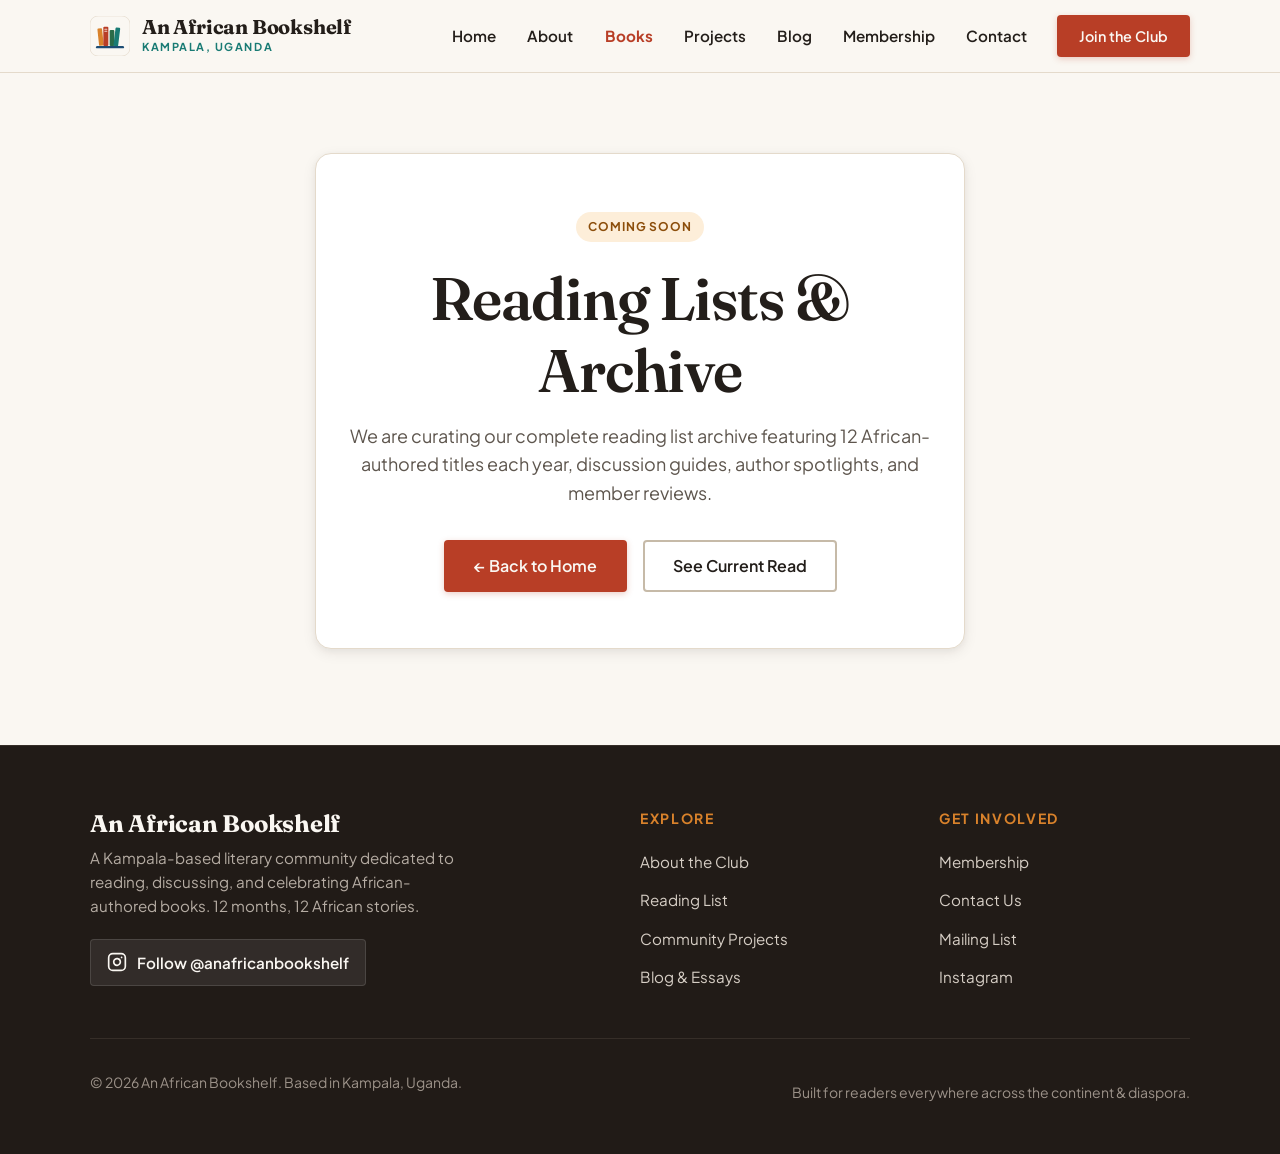
==== books.html @ 1eba62f0 "Initial commit: An African Bookshelf website" ====
<!DOCTYPE html>
<html lang="en">
<head>
  <meta charset="UTF-8">
  <meta name="viewport" content="width=device-width, initial-scale=1.0">
  <title>Books & Reading Lists — An African Bookshelf | Kampala, Uganda</title>
  <meta name="description" content="Explore the full 2026 reading list and archive of African-authored books read by An African Bookshelf in Kampala.">
  <link rel="icon" type="image/svg+xml" href="./images/favicon.svg">
  <link rel="apple-touch-icon" href="./images/favicon.svg">
  <link rel="preconnect" href="https://fonts.googleapis.com">
  <link rel="preconnect" href="https://fonts.gstatic.com" crossorigin>
  <link href="https://fonts.googleapis.com/css2?family=Fraunces:ital,opsz,wght@0,9..144,500;0,9..144,600;0,9..144,700;1,9..144,400;1,9..144,600&family=Plus+Jakarta+Sans:wght@400;500;600;700&display=swap" rel="stylesheet">
  <link rel="stylesheet" href="./css/style.css">
</head>
<body>
  <a href="#main-content" class="skip-link">Skip to main content</a>

  <!-- Shared Header -->
  <header class="site-header" role="banner">
    <div class="container site-header-inner">
      <a href="./index.html" class="brand" aria-label="An African Bookshelf homepage">
        <div class="brand-logo-slot">
          <img src="./images/logo.svg" alt="An African Bookshelf logo" class="brand-logo-img" width="40" height="40">
        </div>
        <div class="brand-text">
          <span class="brand-title">An African Bookshelf</span>
          <span class="brand-subtitle">Kampala, Uganda</span>
        </div>
      </a>

      <button type="button" class="nav-toggle" aria-label="Toggle navigation menu" aria-expanded="false" aria-controls="site-navigation">
        <span class="nav-toggle-bar" aria-hidden="true"></span>
        <span class="nav-toggle-bar" aria-hidden="true"></span>
        <span class="nav-toggle-bar" aria-hidden="true"></span>
      </button>

      <nav id="site-navigation" class="site-nav" role="navigation" aria-label="Main Navigation">
        <ul class="nav-list">
          <li><a href="./index.html" class="nav-link">Home</a></li>
          <li><a href="./about.html" class="nav-link">About</a></li>
          <li><a href="./books.html" class="nav-link active" aria-current="page">Books</a></li>
          <li><a href="./projects.html" class="nav-link">Projects</a></li>
          <li><a href="./blog.html" class="nav-link">Blog</a></li>
          <li><a href="./membership.html" class="nav-link">Membership</a></li>
          <li><a href="./contact.html" class="nav-link">Contact</a></li>
          <li class="nav-cta">
            <a href="./membership.html" class="btn btn-primary">Join the Club</a>
          </li>
        </ul>
      </nav>
    </div>
  </header>

  <!-- Main Stub Content -->
  <main id="main-content">
    <section class="stub-section">
      <div class="container">
        <div class="stub-card">
          <div class="stub-badge">
            <span class="badge badge-ochre">Coming Soon</span>
          </div>
          <h1 class="stub-title">Reading Lists &amp; Archive</h1>
          <p class="stub-desc">
            We are curating our complete reading list archive featuring 12 African-authored titles each year, discussion guides, author spotlights, and member reviews.
          </p>
          <div class="btn-group" style="justify-content: center;">
            <a href="./index.html" class="btn btn-primary">&larr; Back to Home</a>
            <a href="./index.html#current-read" class="btn btn-secondary">See Current Read</a>
          </div>
        </div>
      </div>
    </section>
  </main>

  <!-- Shared Footer -->
  <footer class="site-footer" role="contentinfo">
    <div class="container">
      <div class="footer-grid">
        <div class="footer-brand">
          <div class="brand-title footer-brand-title">An African Bookshelf</div>
          <p class="footer-brand-desc">
            A Kampala-based literary community dedicated to reading, discussing, and celebrating African-authored books. 12 months, 12 African stories.
          </p>
          <a href="https://www.instagram.com/anafricanbookshelf/" target="_blank" rel="noopener noreferrer" class="social-link-item">
            <svg width="20" height="20" viewBox="0 0 24 24" fill="none" stroke="currentColor" stroke-width="2" stroke-linecap="round" stroke-linejoin="round" aria-hidden="true"><rect x="2" y="2" width="20" height="20" rx="5" ry="5"></rect><path d="M16 11.37A4 4 0 1 1 12.63 8 4 4 0 0 1 16 11.37z"></path><line x1="17.5" y1="6.5" x2="17.51" y2="6.5"></line></svg>
            <span>Follow @anafricanbookshelf</span>
          </a>
        </div>
        <div class="footer-links-col">
          <h3 class="footer-heading">Explore</h3>
          <ul class="footer-nav-list">
            <li><a href="./about.html" class="footer-link">About the Club</a></li>
            <li><a href="./books.html" class="footer-link">Reading List</a></li>
            <li><a href="./projects.html" class="footer-link">Community Projects</a></li>
            <li><a href="./blog.html" class="footer-link">Blog & Essays</a></li>
          </ul>
        </div>
        <div class="footer-links-col">
          <h3 class="footer-heading">Get Involved</h3>
          <ul class="footer-nav-list">
            <li><a href="./membership.html" class="footer-link">Membership</a></li>
            <li><a href="./contact.html" class="footer-link">Contact Us</a></li>
            <li><a href="./index.html#newsletter-container" class="footer-link">Mailing List</a></li>
            <li><a href="https://www.instagram.com/anafricanbookshelf/" target="_blank" rel="noopener noreferrer" class="footer-link">Instagram</a></li>
          </ul>
        </div>
      </div>
      <div class="footer-bottom">
        <p>&copy; <span id="footer-year">2026</span> An African Bookshelf. Based in Kampala, Uganda.</p>
        <p>Built for readers everywhere across the continent &amp; diaspora.</p>
      </div>
    </div>
  </footer>

  <script src="./js/main.js"></script>
</body>
</html>
---- css/style.css ----
/* ==========================================================================
   An African Bookshelf — Shared Stylesheet
   Design: Warm off-white background, logo accent colours (ochre yellow, 
           brick red, green, teal, blue), editorial serif headings, clean sans body.
   Mobile-first & Accessible.
   ========================================================================== */

/* --- Custom Properties / Theme Variables --- */
:root {
  /* Brand Accent Colours from Logo */
  --color-ochre: #D9822B;
  --color-ochre-light: #FDEED9;
  --color-brick-red: #B83E26;
  --color-brick-red-hover: #9E341F;
  --color-brick-red-light: #FCECE9;
  --color-green: #2B6B48;
  --color-green-light: #E7F3EC;
  --color-teal: #197B74;
  --color-teal-light: #E4F4F3;
  --color-blue: #1C4C74;
  --color-blue-light: #E6F0F8;

  /* Base & Neutral Colours */
  --color-bg: #FAF7F2;              /* Warm off-white background */
  --color-surface: #FFFFFF;         /* Pure white surface */
  --color-surface-warm: #F4EFE6;    /* Warm beige surface */
  --color-surface-alt: #EFE8DC;     /* Subtle warm card background */
  --color-border: #E4DACB;          /* Soft warm border */
  --color-border-dark: #C6BAA8;     /* Stronger border */

  /* Typography Colours (WCAG AAA / AA compliant contrast) */
  --color-text: #231E1A;            /* Deep near-black charcoal */
  --color-text-muted: #5E564E;      /* Muted charcoal */
  --color-text-subtle: #7A7268;     /* Subtle caption text */
  --color-text-inverse: #FAF7F2;    /* Text on dark/accent surfaces */

  /* Typography */
  --font-serif: "Fraunces", "Merriweather", Georgia, "Times New Roman", serif;
  --font-sans: "Plus Jakarta Sans", -apple-system, BlinkMacSystemFont, "Segoe UI", Roboto, Helvetica, Arial, sans-serif;

  /* Sizing & Spacing */
  --container-max-width: 1140px;
  --header-height: 4.5rem;
  --radius-sm: 4px;
  --radius-md: 8px;
  --radius-lg: 16px;
  --radius-full: 9999px;

  /* Shadows */
  --shadow-sm: 0 1px 3px rgba(35, 30, 26, 0.06), 0 1px 2px rgba(35, 30, 26, 0.04);
  --shadow-md: 0 4px 14px rgba(35, 30, 26, 0.08), 0 2px 6px rgba(35, 30, 26, 0.04);
  --shadow-lg: 0 10px 25px rgba(35, 30, 26, 0.1), 0 4px 10px rgba(35, 30, 26, 0.05);

  /* Transitions */
  --transition-fast: 0.18s ease-in-out;
  --transition-normal: 0.28s ease-in-out;
}

/* --- Global Reset & Box-Sizing --- */
*,
*::before,
*::after {
  box-sizing: border-box;
  margin: 0;
  padding: 0;
}

html {
  font-size: 100%;
  scroll-behavior: smooth;
  -webkit-text-size-adjust: 100%;
}

body {
  background-color: var(--color-bg);
  color: var(--color-text);
  font-family: var(--font-sans);
  font-size: 1.0625rem;
  line-height: 1.65;
  min-height: 100vh;
  display: flex;
  flex-direction: column;
}

/* High contrast focus ring for keyboard navigation */
:focus-visible {
  outline: 3px solid var(--color-brick-red);
  outline-offset: 3px;
}

/* Accessibility: Skip to Content */
.skip-link {
  position: absolute;
  top: -999px;
  left: 1rem;
  background: var(--color-brick-red);
  color: var(--color-text-inverse);
  padding: 0.75rem 1.25rem;
  font-weight: 600;
  z-index: 1000;
  border-radius: var(--radius-sm);
  text-decoration: none;
  transition: top var(--transition-fast);
}

.skip-link:focus {
  top: 1rem;
}

/* --- Typography --- */
h1, h2, h3, h4, h5, h6 {
  font-family: var(--font-serif);
  color: var(--color-text);
  line-height: 1.2;
  font-weight: 600;
}

h1 {
  font-size: clamp(2.25rem, 5vw + 1rem, 3.75rem);
  letter-spacing: -0.02em;
}

h2 {
  font-size: clamp(1.75rem, 3vw + 0.5rem, 2.5rem);
  letter-spacing: -0.015em;
  margin-bottom: 1rem;
}

h3 {
  font-size: clamp(1.25rem, 2vw + 0.25rem, 1.5rem);
  letter-spacing: -0.01em;
}

p {
  margin-bottom: 1.25rem;
}

p:last-child {
  margin-bottom: 0;
}

a {
  color: var(--color-brick-red);
  text-decoration-thickness: 1.5px;
  text-underline-offset: 3px;
  transition: color var(--transition-fast);
}

a:hover {
  color: var(--color-brick-red-hover);
}

img, svg {
  max-width: 100%;
  height: auto;
  display: block;
}

/* --- Container & Utilities --- */
.container {
  width: 100%;
  max-width: var(--container-max-width);
  margin-left: auto;
  margin-right: auto;
  padding-left: 1.25rem;
  padding-right: 1.25rem;
}

.section {
  padding-top: 4.5rem;
  padding-bottom: 4.5rem;
}

.section-warm {
  background-color: var(--color-surface-warm);
}

.section-white {
  background-color: var(--color-surface);
  border-top: 1px solid var(--color-border);
  border-bottom: 1px solid var(--color-border);
}

.section-header {
  text-align: center;
  max-width: 720px;
  margin: 0 auto 3rem auto;
}

.section-kicker {
  display: inline-block;
  font-family: var(--font-sans);
  font-size: 0.8125rem;
  font-weight: 700;
  text-transform: uppercase;
  letter-spacing: 0.12em;
  color: var(--color-brick-red);
  margin-bottom: 0.5rem;
}

.section-lead {
  font-size: 1.1875rem;
  color: var(--color-text-muted);
  line-height: 1.6;
}

/* Badges & Tags */
.badge {
  display: inline-flex;
  align-items: center;
  gap: 0.35rem;
  font-size: 0.75rem;
  font-weight: 700;
  text-transform: uppercase;
  letter-spacing: 0.08em;
  padding: 0.3rem 0.75rem;
  border-radius: var(--radius-full);
}

.badge-ochre {
  background-color: var(--color-ochre-light);
  color: #8C4E0B;
}

.badge-green {
  background-color: var(--color-green-light);
  color: #1B5033;
}

.badge-brick {
  background-color: var(--color-brick-red-light);
  color: var(--color-brick-red);
}

.badge-teal {
  background-color: var(--color-teal-light);
  color: #125550;
}

.badge-blue {
  background-color: var(--color-blue-light);
  color: #133958;
}

/* --- Buttons --- */
.btn-group {
  display: flex;
  flex-wrap: wrap;
  gap: 1rem;
  align-items: center;
}

.btn {
  display: inline-flex;
  align-items: center;
  justify-content: center;
  gap: 0.5rem;
  font-family: var(--font-sans);
  font-size: 1rem;
  font-weight: 600;
  padding: 0.85rem 1.75rem;
  border-radius: var(--radius-sm);
  text-decoration: none;
  cursor: pointer;
  border: 2px solid transparent;
  transition: all var(--transition-fast);
  text-align: center;
  line-height: 1.3;
}

.btn-primary {
  background-color: var(--color-brick-red);
  color: var(--color-text-inverse);
  box-shadow: 0 2px 6px rgba(184, 62, 38, 0.25);
}

.btn-primary:hover,
.btn-primary:focus {
  background-color: var(--color-brick-red-hover);
  color: var(--color-text-inverse);
  box-shadow: 0 4px 12px rgba(184, 62, 38, 0.35);
  transform: translateY(-1px);
}

.btn-secondary {
  background-color: transparent;
  color: var(--color-text);
  border-color: var(--color-border-dark);
}

.btn-secondary:hover,
.btn-secondary:focus {
  background-color: var(--color-surface-warm);
  border-color: var(--color-text);
  color: var(--color-text);
  transform: translateY(-1px);
}

.btn-accent {
  background-color: var(--color-ochre);
  color: #261604;
}

.btn-accent:hover,
.btn-accent:focus {
  background-color: #C3721F;
  color: #FFFFFF;
}

/* --- Shared Header & Navigation --- */
.site-header {
  position: sticky;
  top: 0;
  z-index: 100;
  background-color: rgba(250, 247, 242, 0.95);
  backdrop-filter: blur(8px);
  -webkit-backdrop-filter: blur(8px);
  border-bottom: 1px solid var(--color-border);
  transition: box-shadow var(--transition-fast);
}

.site-header-inner {
  display: flex;
  align-items: center;
  justify-content: space-between;
  height: var(--header-height);
}

/* Brand Identity */
.brand {
  display: flex;
  align-items: center;
  gap: 0.75rem;
  text-decoration: none;
  color: var(--color-text);
}

.brand-logo-slot {
  display: flex;
  align-items: center;
  justify-content: center;
  flex-shrink: 0;
}

.brand-logo-img {
  width: 2.5rem;
  height: 2.5rem;
  border-radius: var(--radius-sm);
  display: block;
}

.brand-logo-mark {
  width: 2.5rem;
  height: 2.5rem;
  border-radius: var(--radius-sm);
  background: linear-gradient(135deg, var(--color-ochre) 0%, var(--color-brick-red) 50%, var(--color-teal) 100%);
  display: flex;
  align-items: center;
  justify-content: center;
  color: #FFFFFF;
  font-family: var(--font-serif);
  font-weight: 700;
  font-size: 1.25rem;
  box-shadow: var(--shadow-sm);
  flex-shrink: 0;
}

.brand-text {
  display: flex;
  flex-direction: column;
}

.brand-title {
  font-family: var(--font-serif);
  font-size: 1.25rem;
  font-weight: 700;
  letter-spacing: -0.01em;
  color: var(--color-text);
  line-height: 1.15;
}

.brand-subtitle {
  font-size: 0.6875rem;
  text-transform: uppercase;
  letter-spacing: 0.14em;
  color: var(--color-teal);
  font-weight: 700;
}

/* Nav Menu (Mobile First) */
.nav-toggle {
  display: flex;
  flex-direction: column;
  justify-content: center;
  align-items: center;
  gap: 5px;
  width: 2.75rem;
  height: 2.75rem;
  background: transparent;
  border: 1px solid var(--color-border);
  border-radius: var(--radius-sm);
  cursor: pointer;
  padding: 0.5rem;
  color: var(--color-text);
}

.nav-toggle-bar {
  width: 1.35rem;
  height: 2px;
  background-color: var(--color-text);
  border-radius: 2px;
  transition: transform var(--transition-fast), opacity var(--transition-fast);
}

.nav-toggle[aria-expanded="true"] .nav-toggle-bar:nth-child(1) {
  transform: translateY(7px) rotate(45deg);
}

.nav-toggle[aria-expanded="true"] .nav-toggle-bar:nth-child(2) {
  opacity: 0;
}

.nav-toggle[aria-expanded="true"] .nav-toggle-bar:nth-child(3) {
  transform: translateY(-7px) rotate(-45deg);
}

.site-nav {
  position: absolute;
  top: 100%;
  left: 0;
  right: 0;
  background-color: var(--color-surface);
  border-bottom: 1px solid var(--color-border);
  box-shadow: var(--shadow-lg);
  padding: 1.25rem;
  display: none;
}

.site-nav.is-open {
  display: block;
}

.nav-list {
  list-style: none;
  display: flex;
  flex-direction: column;
  gap: 0.25rem;
}

.nav-link {
  display: block;
  padding: 0.65rem 0.85rem;
  font-size: 1rem;
  font-weight: 600;
  color: var(--color-text);
  text-decoration: none;
  border-radius: var(--radius-sm);
  transition: background-color var(--transition-fast), color var(--transition-fast);
}

.nav-link:hover,
.nav-link:focus {
  background-color: var(--color-surface-warm);
  color: var(--color-brick-red);
}

.nav-link.active {
  color: var(--color-brick-red);
  font-weight: 700;
}

.nav-cta {
  margin-top: 0.75rem;
  padding-top: 0.75rem;
  border-top: 1px solid var(--color-border);
}

.nav-cta .btn {
  width: 100%;
}

/* --- Hero Section --- */
.hero {
  padding-top: 3.5rem;
  padding-bottom: 4rem;
  position: relative;
  overflow: hidden;
}

.hero-grid {
  display: grid;
  grid-template-columns: 1fr;
  gap: 2.5rem;
  align-items: center;
}

.hero-content {
  max-width: 650px;
}

.hero-badge {
  display: inline-flex;
  align-items: center;
  gap: 0.5rem;
  background-color: var(--color-surface-warm);
  border: 1px solid var(--color-border);
  padding: 0.35rem 0.85rem;
  border-radius: var(--radius-full);
  font-size: 0.8125rem;
  font-weight: 600;
  color: var(--color-teal);
  margin-bottom: 1.5rem;
}

.hero-badge-dot {
  width: 8px;
  height: 8px;
  border-radius: 50%;
  background-color: var(--color-green);
}

.hero-title {
  margin-bottom: 1.25rem;
  line-height: 1.1;
  color: var(--color-text);
}

.hero-tagline {
  font-family: var(--font-serif);
  font-size: clamp(1.25rem, 2vw + 0.5rem, 1.625rem);
  font-style: italic;
  color: var(--color-brick-red);
  line-height: 1.4;
  margin-bottom: 1.25rem;
}

.hero-lead {
  font-size: 1.125rem;
  color: var(--color-text-muted);
  line-height: 1.65;
  margin-bottom: 2rem;
}

/* Stylized African Book Stack Visual Graphic */
.hero-visual {
  display: flex;
  justify-content: center;
  align-items: center;
}

.bookstack-graphic {
  width: 100%;
  max-width: 380px;
  background-color: var(--color-surface);
  border: 1px solid var(--color-border);
  border-radius: var(--radius-lg);
  padding: 2rem 1.75rem;
  box-shadow: var(--shadow-md);
  position: relative;
}

.graphic-accent-bar {
  display: flex;
  height: 6px;
  border-radius: 3px;
  overflow: hidden;
  margin-bottom: 1.5rem;
}

.accent-ochre { background-color: var(--color-ochre); flex: 1; }
.accent-brick { background-color: var(--color-brick-red); flex: 1; }
.accent-green { background-color: var(--color-green); flex: 1; }
.accent-teal  { background-color: var(--color-teal); flex: 1; }
.accent-blue  { background-color: var(--color-blue); flex: 1; }

.bookstack-stat-list {
  list-style: none;
  display: flex;
  flex-direction: column;
  gap: 1.25rem;
}

.bookstack-stat-item {
  display: flex;
  align-items: flex-start;
  gap: 1rem;
}

.stat-icon {
  width: 2.5rem;
  height: 2.5rem;
  border-radius: var(--radius-md);
  display: flex;
  align-items: center;
  justify-content: center;
  font-size: 1.15rem;
  flex-shrink: 0;
}

.stat-icon.ochre { background-color: var(--color-ochre-light); color: var(--color-ochre); }
.stat-icon.green { background-color: var(--color-green-light); color: var(--color-green); }
.stat-icon.blue  { background-color: var(--color-blue-light); color: var(--color-blue); }

.stat-number {
  font-family: var(--font-serif);
  font-size: 1.25rem;
  font-weight: 700;
  color: var(--color-text);
  line-height: 1.2;
}

.stat-label {
  font-size: 0.875rem;
  color: var(--color-text-muted);
}

/* --- Current Read Section --- */
.current-read-card {
  background-color: var(--color-surface);
  border: 1px solid var(--color-border);
  border-radius: var(--radius-lg);
  box-shadow: var(--shadow-md);
  padding: 2rem 1.5rem;
  position: relative;
  overflow: hidden;
}

.current-read-card::before {
  content: "";
  position: absolute;
  top: 0;
  left: 0;
  bottom: 0;
  width: 6px;
  background: linear-gradient(180deg, var(--color-brick-red) 0%, var(--color-ochre) 100%);
}

.current-read-grid {
  display: grid;
  grid-template-columns: 1fr;
  gap: 2rem;
  align-items: center;
}

.current-read-cover-wrapper {
  display: flex;
  justify-content: center;
}

.book-cover-mock {
  width: 190px;
  aspect-ratio: 2 / 3;
  background: linear-gradient(145deg, #2D1E16, #4A2E1F);
  border-radius: 4px 10px 10px 4px;
  box-shadow: 0 10px 25px rgba(0, 0, 0, 0.25), -4px 0 0 rgba(255, 255, 255, 0.15) inset;
  display: flex;
  flex-direction: column;
  justify-content: space-between;
  padding: 1.25rem;
  color: #FAF7F2;
  position: relative;
  border-left: 5px solid #1E130D;
}

.mock-spine-mark {
  font-size: 0.65rem;
  letter-spacing: 0.12em;
  text-transform: uppercase;
  color: var(--color-ochre);
  font-weight: 700;
}

.mock-title {
  font-family: var(--font-serif);
  font-size: 1.15rem;
  line-height: 1.25;
  margin: auto 0;
  color: #FFFFFF;
}

.mock-author {
  font-size: 0.8125rem;
  color: #E2D7CB;
  font-style: italic;
}

.current-read-meta {
  display: flex;
  flex-direction: column;
  gap: 0.75rem;
}

.current-read-badges {
  display: flex;
  flex-wrap: wrap;
  gap: 0.5rem;
  align-items: center;
}

.current-read-title {
  font-size: clamp(1.75rem, 3vw + 0.5rem, 2.35rem);
  color: var(--color-text);
  margin-top: 0.25rem;
  margin-bottom: 0.25rem;
  line-height: 1.2;
}

.current-read-author {
  font-size: 1.1875rem;
  color: var(--color-brick-red);
  font-weight: 600;
  margin-bottom: 0.5rem;
}

.current-read-desc {
  color: var(--color-text-muted);
  font-size: 1rem;
  line-height: 1.6;
}

.current-read-actions {
  display: flex;
  flex-wrap: wrap;
  gap: 1rem;
  margin-top: 0.75rem;
  align-items: center;
}

/* --- Projects Section --- */
.projects-grid {
  display: grid;
  grid-template-columns: 1fr;
  gap: 1.5rem;
}

.project-card {
  background-color: var(--color-surface);
  border: 1px solid var(--color-border);
  border-radius: var(--radius-md);
  padding: 2rem 1.75rem;
  display: flex;
  flex-direction: column;
  transition: transform var(--transition-fast), box-shadow var(--transition-fast), border-color var(--transition-fast);
  position: relative;
}

.project-card:hover {
  transform: translateY(-4px);
  box-shadow: var(--shadow-md);
  border-color: var(--color-border-dark);
}

.project-card::before {
  content: "";
  position: absolute;
  top: 0;
  left: 0;
  right: 0;
  height: 4px;
  border-radius: var(--radius-md) var(--radius-md) 0 0;
}

.card-ochre::before { background-color: var(--color-ochre); }
.card-brick::before { background-color: var(--color-brick-red); }
.card-green::before { background-color: var(--color-green); }
.card-teal::before  { background-color: var(--color-teal); }

.project-icon-box {
  width: 3rem;
  height: 3rem;
  border-radius: var(--radius-sm);
  display: flex;
  align-items: center;
  justify-content: center;
  margin-bottom: 1.25rem;
  font-size: 1.35rem;
}

.card-ochre .project-icon-box { background-color: var(--color-ochre-light); color: var(--color-ochre); }
.card-brick .project-icon-box { background-color: var(--color-brick-red-light); color: var(--color-brick-red); }
.card-green .project-icon-box { background-color: var(--color-green-light); color: var(--color-green); }
.card-teal .project-icon-box  { background-color: var(--color-teal-light); color: var(--color-teal); }

.project-card-title {
  font-size: 1.35rem;
  margin-bottom: 0.75rem;
  color: var(--color-text);
}

.project-card-body {
  color: var(--color-text-muted);
  font-size: 0.975rem;
  line-height: 1.6;
  flex-grow: 1;
  margin-bottom: 1.25rem;
}

.project-card-link {
  font-weight: 600;
  font-size: 0.9375rem;
  display: inline-flex;
  align-items: center;
  gap: 0.4rem;
  text-decoration: none;
}

.project-card-link:hover {
  text-decoration: underline;
}

/* --- Mailing List Section --- */
.newsletter-card {
  background: linear-gradient(135deg, #FBF6EE 0%, #F5ECDD 100%);
  border: 1px solid var(--color-border);
  border-radius: var(--radius-lg);
  padding: 3rem 1.75rem;
  text-align: center;
  box-shadow: var(--shadow-sm);
  position: relative;
  overflow: hidden;
}

.newsletter-content {
  max-width: 620px;
  margin: 0 auto;
}

.newsletter-title {
  margin-bottom: 0.75rem;
}

.newsletter-desc {
  color: var(--color-text-muted);
  margin-bottom: 2rem;
  font-size: 1.0625rem;
}

.newsletter-form {
  display: flex;
  flex-direction: column;
  gap: 0.75rem;
  max-width: 480px;
  margin: 0 auto;
}

.form-group {
  position: relative;
  width: 100%;
}

.form-input {
  width: 100%;
  padding: 0.95rem 1.15rem;
  font-family: var(--font-sans);
  font-size: 1rem;
  color: var(--color-text);
  background-color: var(--color-surface);
  border: 1.5px solid var(--color-border-dark);
  border-radius: var(--radius-sm);
  transition: border-color var(--transition-fast), box-shadow var(--transition-fast);
}

.form-input:focus {
  outline: none;
  border-color: var(--color-brick-red);
  box-shadow: 0 0 0 3px rgba(184, 62, 38, 0.15);
}

.newsletter-privacy {
  font-size: 0.8125rem;
  color: var(--color-text-subtle);
  margin-top: 1rem;
}

.newsletter-success {
  background-color: var(--color-green-light);
  border: 1px solid #B8E0CB;
  border-radius: var(--radius-md);
  padding: 1.5rem;
  color: #16462D;
  text-align: center;
  margin: 0 auto;
  max-width: 500px;
  animation: fadeIn 0.3s ease-in-out;
}

.newsletter-success h3 {
  color: var(--color-green);
  font-size: 1.25rem;
  margin-bottom: 0.5rem;
}

.newsletter-success p {
  color: #1E5336;
  font-size: 0.95rem;
  margin-bottom: 0;
}

@keyframes fadeIn {
  from { opacity: 0; transform: translateY(6px); }
  to { opacity: 1; transform: translateY(0); }
}

/* --- Page Headers for Inner Pages --- */
.page-hero {
  padding-top: 4.5rem;
  padding-bottom: 3rem;
  background-color: var(--color-surface-warm);
  border-bottom: 1px solid var(--color-border);
  text-align: center;
}

.page-hero .container {
  max-width: 780px;
}

.page-hero-title {
  margin-bottom: 1rem;
}

.page-hero-lead {
  font-size: 1.15rem;
  color: var(--color-text-muted);
  line-height: 1.65;
}

/* --- Books Catalog Section --- */
.books-filter-bar {
  display: flex;
  flex-wrap: wrap;
  gap: 0.5rem;
  justify-content: center;
  margin-bottom: 2.5rem;
}

.filter-btn {
  font-family: var(--font-sans);
  font-size: 0.875rem;
  font-weight: 600;
  padding: 0.5rem 1.15rem;
  border-radius: var(--radius-full);
  border: 1px solid var(--color-border-dark);
  background-color: var(--color-surface);
  color: var(--color-text);
  cursor: pointer;
  transition: all var(--transition-fast);
}

.filter-btn:hover {
  border-color: var(--color-brick-red);
  color: var(--color-brick-red);
}

.filter-btn.active {
  background-color: var(--color-brick-red);
  border-color: var(--color-brick-red);
  color: var(--color-text-inverse);
  box-shadow: 0 2px 6px rgba(184, 62, 38, 0.25);
}

.books-catalog-grid {
  display: grid;
  grid-template-columns: 1fr;
  gap: 1.75rem;
}

.catalog-card {
  background-color: var(--color-surface);
  border: 1px solid var(--color-border);
  border-radius: var(--radius-md);
  padding: 1.5rem;
  display: flex;
  flex-direction: column;
  gap: 1.25rem;
  box-shadow: var(--shadow-sm);
  transition: transform var(--transition-fast), box-shadow var(--transition-fast), border-color var(--transition-fast);
  position: relative;
}

.catalog-card:hover {
  transform: translateY(-3px);
  box-shadow: var(--shadow-md);
  border-color: var(--color-border-dark);
}

.catalog-card.is-current {
  border-color: var(--color-green);
  box-shadow: 0 0 0 1px var(--color-green), var(--shadow-md);
}

.catalog-card-header {
  display: flex;
  justify-content: space-between;
  align-items: center;
  gap: 0.5rem;
  flex-wrap: wrap;
}

.catalog-card-body {
  display: flex;
  gap: 1.25rem;
  align-items: flex-start;
}

.catalog-book-cover {
  width: 90px;
  min-width: 90px;
  aspect-ratio: 2 / 3;
  border-radius: 3px 6px 6px 3px;
  display: flex;
  flex-direction: column;
  justify-content: space-between;
  padding: 0.65rem 0.5rem;
  color: #FFFFFF;
  box-shadow: 0 4px 10px rgba(0, 0, 0, 0.18), -2px 0 0 rgba(255, 255, 255, 0.15) inset;
  border-left: 3px solid rgba(0, 0, 0, 0.3);
  flex-shrink: 0;
}

.catalog-book-cover.theme-ochre { background: linear-gradient(145deg, #A85D10, #D9822B); }
.catalog-book-cover.theme-brick { background: linear-gradient(145deg, #872815, #B83E26); }
.catalog-book-cover.theme-green { background: linear-gradient(145deg, #1C4A31, #2B6B48); }
.catalog-book-cover.theme-teal  { background: linear-gradient(145deg, #10524D, #197B74); }
.catalog-book-cover.theme-blue  { background: linear-gradient(145deg, #12334F, #1C4C74); }

.catalog-cover-spine {
  font-size: 0.55rem;
  text-transform: uppercase;
  letter-spacing: 0.08em;
  opacity: 0.85;
  font-weight: 700;
}

.catalog-cover-title {
  font-family: var(--font-serif);
  font-size: 0.75rem;
  line-height: 1.2;
  margin: auto 0;
  display: -webkit-box;
  -webkit-line-clamp: 4;
  -webkit-box-orient: vertical;
  overflow: hidden;
}

.catalog-cover-author {
  font-size: 0.625rem;
  opacity: 0.9;
  font-style: italic;
  white-space: nowrap;
  overflow: hidden;
  text-overflow: ellipsis;
}

.catalog-card-details {
  display: flex;
  flex-direction: column;
  gap: 0.35rem;
  flex-grow: 1;
}

.catalog-card-title {
  font-size: 1.25rem;
  color: var(--color-text);
  line-height: 1.25;
}

.catalog-card-author {
  font-size: 0.95rem;
  color: var(--color-brick-red);
  font-weight: 600;
}

.catalog-card-meta {
  font-size: 0.85rem;
  color: var(--color-text-muted);
  margin-top: 0.25rem;
}

@media (min-width: 640px) {
  .books-catalog-grid {
    grid-template-columns: repeat(2, 1fr);
  }
}

@media (min-width: 1024px) {
  .books-catalog-grid {
    grid-template-columns: repeat(3, 1fr);
  }
}

/* --- Coming Soon Stub Pages --- */
.stub-section {
  padding-top: 5rem;
  padding-bottom: 6rem;
  min-height: 60vh;
  display: flex;
  align-items: center;
}

.stub-card {
  background-color: var(--color-surface);
  border: 1px solid var(--color-border);
  border-radius: var(--radius-lg);
  padding: 3.5rem 2rem;
  text-align: center;
  max-width: 650px;
  margin: 0 auto;
  box-shadow: var(--shadow-md);
}

.stub-badge {
  display: inline-block;
  margin-bottom: 1.25rem;
}

.stub-title {
  margin-bottom: 1rem;
}

.stub-desc {
  color: var(--color-text-muted);
  font-size: 1.125rem;
  line-height: 1.6;
  margin-bottom: 2rem;
}

/* --- Shared Site Footer --- */
.site-footer {
  background-color: #211B17;
  color: #FAF7F2;
  border-top: 1px solid #362E28;
  padding-top: 4rem;
  padding-bottom: 2.5rem;
  margin-top: auto;
}

.footer-grid {
  display: grid;
  grid-template-columns: 1fr;
  gap: 2.5rem;
  margin-bottom: 3rem;
}

.footer-brand {
  max-width: 380px;
}

.footer-brand-title {
  font-family: var(--font-serif);
  font-size: 1.5rem;
  color: #FAF7F2;
  margin-bottom: 0.5rem;
}

.footer-brand-desc {
  color: #B5ACA3;
  font-size: 0.95rem;
  line-height: 1.6;
  margin-bottom: 1.25rem;
}

.footer-heading {
  font-family: var(--font-sans);
  font-size: 0.875rem;
  font-weight: 700;
  text-transform: uppercase;
  letter-spacing: 0.12em;
  color: var(--color-ochre);
  margin-bottom: 1.25rem;
}

.footer-nav-list {
  list-style: none;
  display: flex;
  flex-direction: column;
  gap: 0.65rem;
}

.footer-link {
  color: #D6CEC5;
  text-decoration: none;
  font-size: 0.95rem;
  transition: color var(--transition-fast);
}

.footer-link:hover,
.footer-link:focus {
  color: var(--color-ochre);
  text-decoration: underline;
}

.social-link-item {
  display: inline-flex;
  align-items: center;
  gap: 0.65rem;
  color: #FAF7F2;
  background-color: rgba(255, 255, 255, 0.08);
  padding: 0.65rem 1rem;
  border-radius: var(--radius-sm);
  text-decoration: none;
  font-weight: 600;
  font-size: 0.95rem;
  border: 1px solid rgba(255, 255, 255, 0.12);
  transition: all var(--transition-fast);
}

.social-link-item:hover,
.social-link-item:focus {
  background-color: var(--color-brick-red);
  color: #FFFFFF;
  border-color: var(--color-brick-red);
  transform: translateY(-2px);
}

.footer-bottom {
  padding-top: 2rem;
  border-top: 1px solid #362E28;
  display: flex;
  flex-direction: column;
  gap: 1rem;
  align-items: center;
  text-align: center;
  font-size: 0.875rem;
  color: #9C9289;
}

/* --- Media Queries (Desktop & Tablet) --- */
@media (min-width: 640px) {
  .newsletter-form {
    flex-direction: row;
  }

  .newsletter-form .btn {
    flex-shrink: 0;
  }

  .current-read-actions {
    flex-direction: row;
  }
}

@media (min-width: 768px) {
  .hero {
    padding-top: 5rem;
    padding-bottom: 5.5rem;
  }

  .hero-grid {
    grid-template-columns: 1.25fr 0.75fr;
    gap: 3.5rem;
  }

  .current-read-card {
    padding: 3rem 2.5rem;
  }

  .current-read-grid {
    grid-template-columns: 200px 1fr;
    gap: 2.75rem;
  }

  .projects-grid {
    grid-template-columns: repeat(2, 1fr);
    gap: 2rem;
  }

  .footer-grid {
    grid-template-columns: 2fr 1fr 1fr;
    gap: 3rem;
  }

  .footer-bottom {
    flex-direction: row;
    justify-content: space-between;
    text-align: left;
  }
}

@media (min-width: 1024px) {
  /* Desktop Navigation */
  .nav-toggle {
    display: none;
  }

  .site-nav {
    position: static;
    display: block;
    background: transparent;
    border-bottom: none;
    box-shadow: none;
    padding: 0;
  }

  .nav-list {
    flex-direction: row;
    align-items: center;
    gap: 0.25rem;
  }

  .nav-link {
    padding: 0.5rem 0.85rem;
    font-size: 0.95rem;
  }

  .nav-cta {
    margin-top: 0;
    padding-top: 0;
    border-top: none;
    margin-left: 0.75rem;
  }

  .nav-cta .btn {
    width: auto;
    padding: 0.6rem 1.25rem;
    font-size: 0.9rem;
  }

  .projects-grid {
    grid-template-columns: repeat(4, 1fr);
    gap: 1.5rem;
  }
}
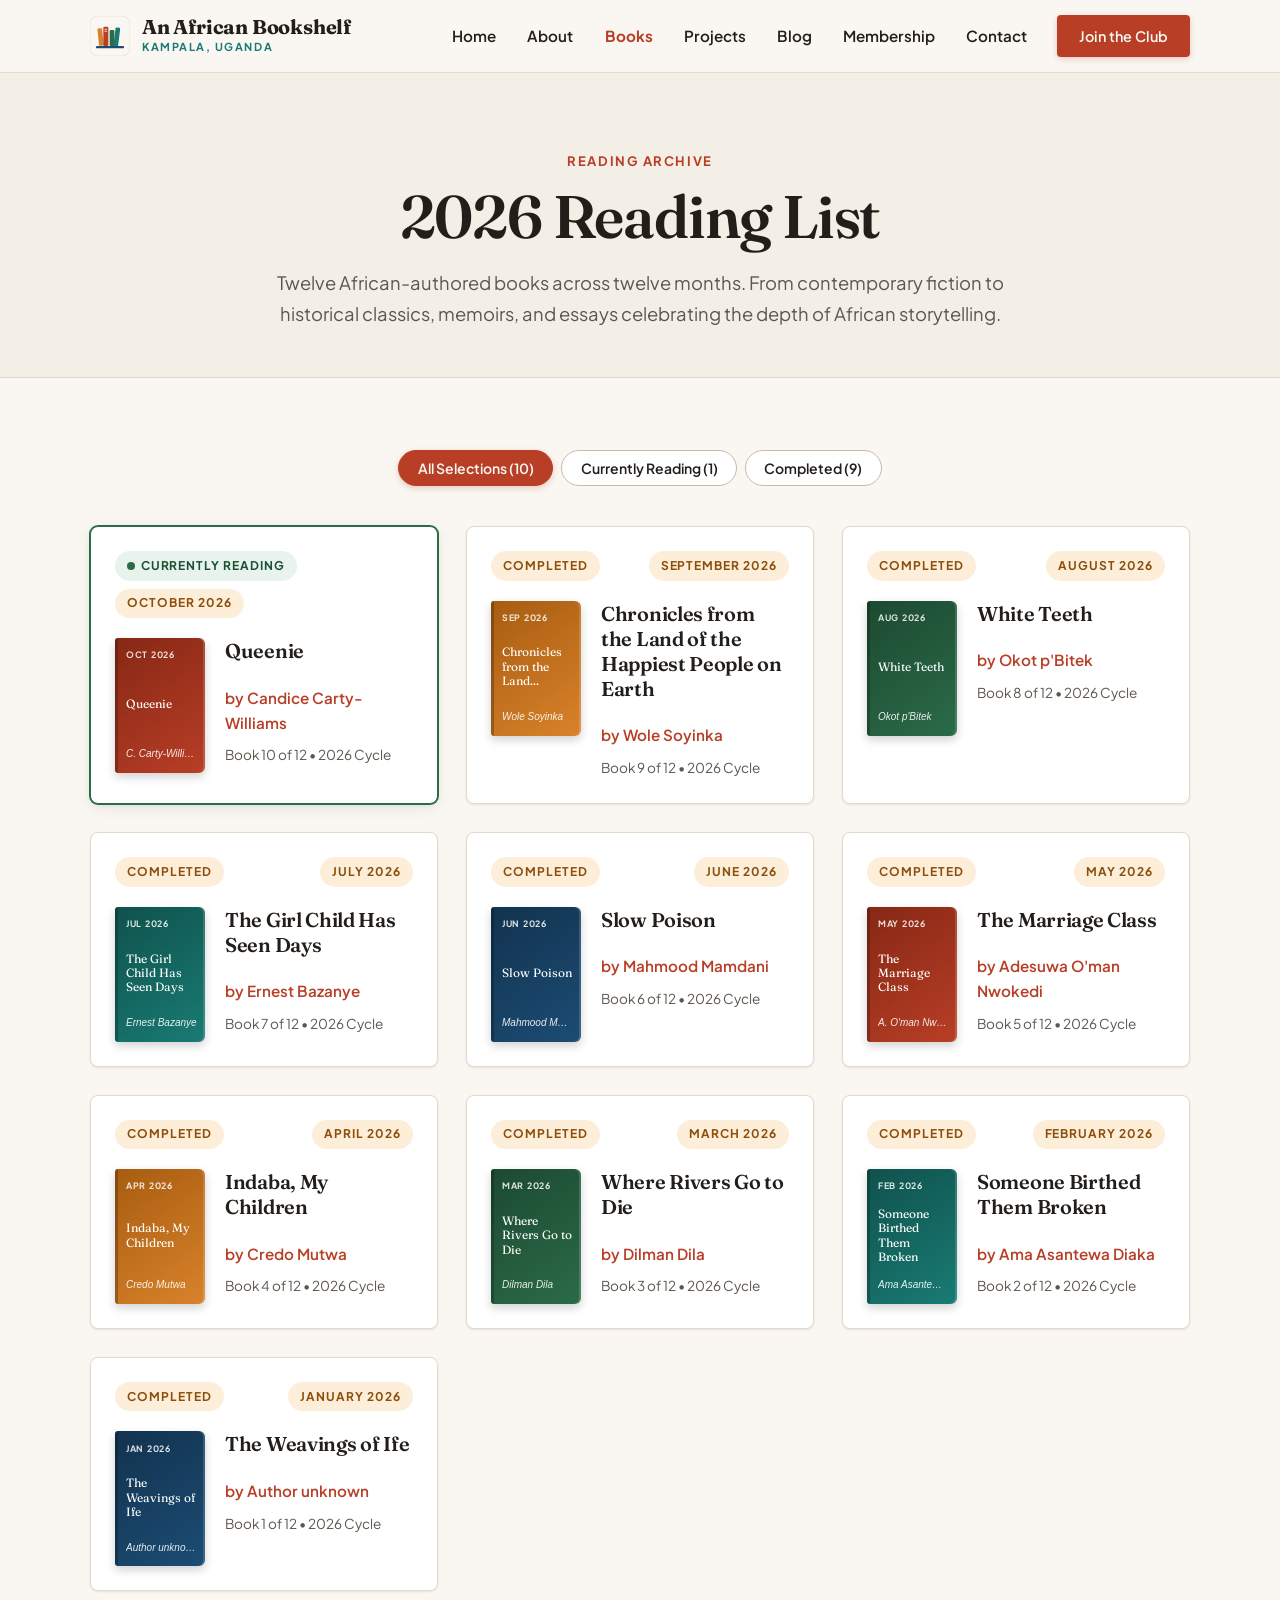
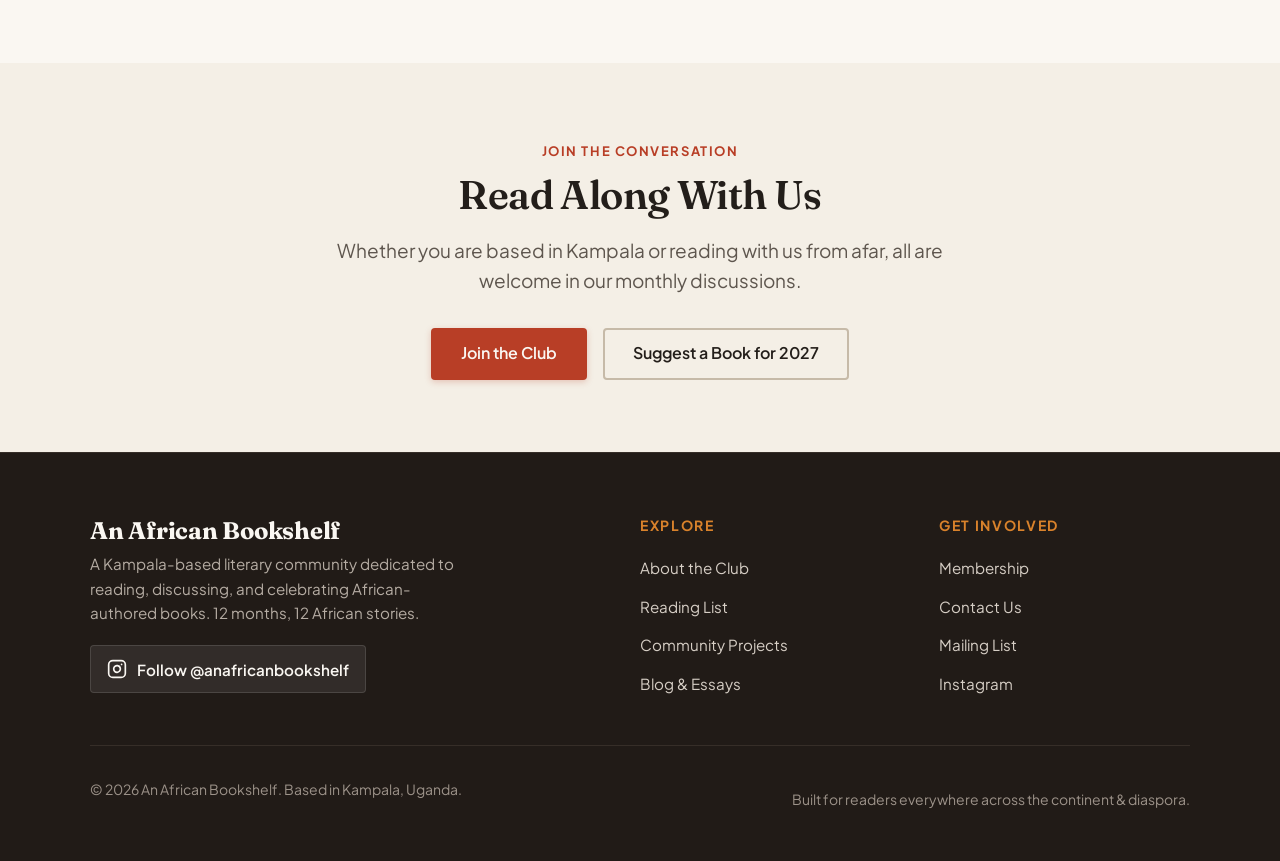
==== commit e3ce2f8d: "Update books catalog and documentation" ====
--- a/books.html
+++ b/books.html
@@ -3,8 +3,15 @@
 <head>
   <meta charset="UTF-8">
   <meta name="viewport" content="width=device-width, initial-scale=1.0">
-  <title>Books & Reading Lists — An African Bookshelf | Kampala, Uganda</title>
-  <meta name="description" content="Explore the full 2026 reading list and archive of African-authored books read by An African Bookshelf in Kampala.">
+  <title>2026 Reading List — An African Bookshelf | Kampala, Uganda</title>
+  <meta name="description" content="Explore the full 2026 reading list of 12 African-authored books selected by An African Bookshelf bookclub in Kampala, Uganda.">
+  <meta name="keywords" content="African books 2026, African literature reading list, Kampala bookclub, East African authors">
+  
+  <meta property="og:type" content="website">
+  <meta property="og:title" content="2026 Reading List — An African Bookshelf">
+  <meta property="og:description" content="Explore the full 2026 reading list of African-authored books selected by our Kampala literary circle.">
+  <meta property="og:image" content="./images/logo.svg">
+
   <link rel="icon" type="image/svg+xml" href="./images/favicon.svg">
   <link rel="apple-touch-icon" href="./images/favicon.svg">
   <link rel="preconnect" href="https://fonts.googleapis.com">
@@ -51,25 +58,257 @@
     </div>
   </header>
 
-  <!-- Main Stub Content -->
+  <!-- Main Content -->
   <main id="main-content">
-    <section class="stub-section">
+    
+    <!-- Hero / Header -->
+    <section class="page-hero" aria-labelledby="page-title">
       <div class="container">
-        <div class="stub-card">
-          <div class="stub-badge">
-            <span class="badge badge-ochre">Coming Soon</span>
-          </div>
-          <h1 class="stub-title">Reading Lists &amp; Archive</h1>
-          <p class="stub-desc">
-            We are curating our complete reading list archive featuring 12 African-authored titles each year, discussion guides, author spotlights, and member reviews.
-          </p>
-          <div class="btn-group" style="justify-content: center;">
-            <a href="./index.html" class="btn btn-primary">&larr; Back to Home</a>
-            <a href="./index.html#current-read" class="btn btn-secondary">See Current Read</a>
-          </div>
-        </div>
+        <span class="section-kicker">Reading Archive</span>
+        <h1 id="page-title" class="page-hero-title">2026 Reading List</h1>
+        <p class="page-hero-lead">
+          Twelve African-authored books across twelve months. From contemporary fiction to historical classics, memoirs, and essays celebrating the depth of African storytelling.
+        </p>
       </div>
     </section>
+
+    <!-- Books Catalog Section -->
+    <section class="section" aria-label="Book Catalog">
+      <div class="container">
+        
+        <!-- Filter Controls -->
+        <div class="books-filter-bar" role="toolbar" aria-label="Filter books by status">
+          <button type="button" class="filter-btn active" data-filter="all">All Selections (10)</button>
+          <button type="button" class="filter-btn" data-filter="current">Currently Reading (1)</button>
+          <button type="button" class="filter-btn" data-filter="completed">Completed (9)</button>
+        </div>
+
+        <!-- Catalog Grid (Pre-rendered for instant viewing & SEO, enhanced with JS filtering) -->
+        <div class="books-catalog-grid" id="books-grid">
+
+          <!-- October 2026 (Current Read) -->
+          <article class="catalog-card is-current" data-status="current">
+            <div class="catalog-card-header">
+              <span class="badge badge-green">
+                <span class="hero-badge-dot" aria-hidden="true"></span>
+                Currently Reading
+              </span>
+              <span class="badge badge-ochre">October 2026</span>
+            </div>
+            <div class="catalog-card-body">
+              <div class="catalog-book-cover theme-brick" role="img" aria-label="Cover for Queenie by Candice Carty-Williams">
+                <span class="catalog-cover-spine">Oct 2026</span>
+                <span class="catalog-cover-title">Queenie</span>
+                <span class="catalog-cover-author">C. Carty-Williams</span>
+              </div>
+              <div class="catalog-card-details">
+                <h2 class="catalog-card-title">Queenie</h2>
+                <span class="catalog-card-author">by Candice Carty-Williams</span>
+                <p class="catalog-card-meta">Book 10 of 12 &bull; 2026 Cycle</p>
+              </div>
+            </div>
+          </article>
+
+          <!-- September 2026 -->
+          <article class="catalog-card" data-status="completed">
+            <div class="catalog-card-header">
+              <span class="badge badge-ochre">Completed</span>
+              <span class="badge badge-ochre">September 2026</span>
+            </div>
+            <div class="catalog-card-body">
+              <div class="catalog-book-cover theme-ochre" role="img" aria-label="Cover for Chronicles from the Land of the Happiest People on Earth by Wole Soyinka">
+                <span class="catalog-cover-spine">Sep 2026</span>
+                <span class="catalog-cover-title">Chronicles from the Land...</span>
+                <span class="catalog-cover-author">Wole Soyinka</span>
+              </div>
+              <div class="catalog-card-details">
+                <h2 class="catalog-card-title">Chronicles from the Land of the Happiest People on Earth</h2>
+                <span class="catalog-card-author">by Wole Soyinka</span>
+                <p class="catalog-card-meta">Book 9 of 12 &bull; 2026 Cycle</p>
+              </div>
+            </div>
+          </article>
+
+          <!-- August 2026 -->
+          <article class="catalog-card" data-status="completed">
+            <div class="catalog-card-header">
+              <span class="badge badge-ochre">Completed</span>
+              <span class="badge badge-ochre">August 2026</span>
+            </div>
+            <div class="catalog-card-body">
+              <div class="catalog-book-cover theme-green" role="img" aria-label="Cover for White Teeth by Okot p'Bitek">
+                <span class="catalog-cover-spine">Aug 2026</span>
+                <span class="catalog-cover-title">White Teeth</span>
+                <span class="catalog-cover-author">Okot p'Bitek</span>
+              </div>
+              <div class="catalog-card-details">
+                <h2 class="catalog-card-title">White Teeth</h2>
+                <span class="catalog-card-author">by Okot p'Bitek</span>
+                <p class="catalog-card-meta">Book 8 of 12 &bull; 2026 Cycle</p>
+              </div>
+            </div>
+          </article>
+
+          <!-- July 2026 -->
+          <article class="catalog-card" data-status="completed">
+            <div class="catalog-card-header">
+              <span class="badge badge-ochre">Completed</span>
+              <span class="badge badge-ochre">July 2026</span>
+            </div>
+            <div class="catalog-card-body">
+              <div class="catalog-book-cover theme-teal" role="img" aria-label="Cover for The Girl Child Has Seen Days by Ernest Bazanye">
+                <span class="catalog-cover-spine">Jul 2026</span>
+                <span class="catalog-cover-title">The Girl Child Has Seen Days</span>
+                <span class="catalog-cover-author">Ernest Bazanye</span>
+              </div>
+              <div class="catalog-card-details">
+                <h2 class="catalog-card-title">The Girl Child Has Seen Days</h2>
+                <span class="catalog-card-author">by Ernest Bazanye</span>
+                <p class="catalog-card-meta">Book 7 of 12 &bull; 2026 Cycle</p>
+              </div>
+            </div>
+          </article>
+
+          <!-- June 2026 -->
+          <article class="catalog-card" data-status="completed">
+            <div class="catalog-card-header">
+              <span class="badge badge-ochre">Completed</span>
+              <span class="badge badge-ochre">June 2026</span>
+            </div>
+            <div class="catalog-card-body">
+              <div class="catalog-book-cover theme-blue" role="img" aria-label="Cover for Slow Poison by Mahmood Mamdani">
+                <span class="catalog-cover-spine">Jun 2026</span>
+                <span class="catalog-cover-title">Slow Poison</span>
+                <span class="catalog-cover-author">Mahmood Mamdani</span>
+              </div>
+              <div class="catalog-card-details">
+                <h2 class="catalog-card-title">Slow Poison</h2>
+                <span class="catalog-card-author">by Mahmood Mamdani</span>
+                <p class="catalog-card-meta">Book 6 of 12 &bull; 2026 Cycle</p>
+              </div>
+            </div>
+          </article>
+
+          <!-- May 2026 -->
+          <article class="catalog-card" data-status="completed">
+            <div class="catalog-card-header">
+              <span class="badge badge-ochre">Completed</span>
+              <span class="badge badge-ochre">May 2026</span>
+            </div>
+            <div class="catalog-card-body">
+              <div class="catalog-book-cover theme-brick" role="img" aria-label="Cover for The Marriage Class by Adesuwa O'man Nwokedi">
+                <span class="catalog-cover-spine">May 2026</span>
+                <span class="catalog-cover-title">The Marriage Class</span>
+                <span class="catalog-cover-author">A. O'man Nwokedi</span>
+              </div>
+              <div class="catalog-card-details">
+                <h2 class="catalog-card-title">The Marriage Class</h2>
+                <span class="catalog-card-author">by Adesuwa O'man Nwokedi</span>
+                <p class="catalog-card-meta">Book 5 of 12 &bull; 2026 Cycle</p>
+              </div>
+            </div>
+          </article>
+
+          <!-- April 2026 -->
+          <article class="catalog-card" data-status="completed">
+            <div class="catalog-card-header">
+              <span class="badge badge-ochre">Completed</span>
+              <span class="badge badge-ochre">April 2026</span>
+            </div>
+            <div class="catalog-card-body">
+              <div class="catalog-book-cover theme-ochre" role="img" aria-label="Cover for Indaba, My Children by Credo Mutwa">
+                <span class="catalog-cover-spine">Apr 2026</span>
+                <span class="catalog-cover-title">Indaba, My Children</span>
+                <span class="catalog-cover-author">Credo Mutwa</span>
+              </div>
+              <div class="catalog-card-details">
+                <h2 class="catalog-card-title">Indaba, My Children</h2>
+                <span class="catalog-card-author">by Credo Mutwa</span>
+                <p class="catalog-card-meta">Book 4 of 12 &bull; 2026 Cycle</p>
+              </div>
+            </div>
+          </article>
+
+          <!-- March 2026 -->
+          <article class="catalog-card" data-status="completed">
+            <div class="catalog-card-header">
+              <span class="badge badge-ochre">Completed</span>
+              <span class="badge badge-ochre">March 2026</span>
+            </div>
+            <div class="catalog-card-body">
+              <div class="catalog-book-cover theme-green" role="img" aria-label="Cover for Where Rivers Go to Die by Dilman Dila">
+                <span class="catalog-cover-spine">Mar 2026</span>
+                <span class="catalog-cover-title">Where Rivers Go to Die</span>
+                <span class="catalog-cover-author">Dilman Dila</span>
+              </div>
+              <div class="catalog-card-details">
+                <h2 class="catalog-card-title">Where Rivers Go to Die</h2>
+                <span class="catalog-card-author">by Dilman Dila</span>
+                <p class="catalog-card-meta">Book 3 of 12 &bull; 2026 Cycle</p>
+              </div>
+            </div>
+          </article>
+
+          <!-- February 2026 -->
+          <article class="catalog-card" data-status="completed">
+            <div class="catalog-card-header">
+              <span class="badge badge-ochre">Completed</span>
+              <span class="badge badge-ochre">February 2026</span>
+            </div>
+            <div class="catalog-card-body">
+              <div class="catalog-book-cover theme-teal" role="img" aria-label="Cover for Someone Birthed Them Broken by Ama Asantewa Diaka">
+                <span class="catalog-cover-spine">Feb 2026</span>
+                <span class="catalog-cover-title">Someone Birthed Them Broken</span>
+                <span class="catalog-cover-author">Ama Asantewa Diaka</span>
+              </div>
+              <div class="catalog-card-details">
+                <h2 class="catalog-card-title">Someone Birthed Them Broken</h2>
+                <span class="catalog-card-author">by Ama Asantewa Diaka</span>
+                <p class="catalog-card-meta">Book 2 of 12 &bull; 2026 Cycle</p>
+              </div>
+            </div>
+          </article>
+
+          <!-- January 2026 -->
+          <article class="catalog-card" data-status="completed">
+            <div class="catalog-card-header">
+              <span class="badge badge-ochre">Completed</span>
+              <span class="badge badge-ochre">January 2026</span>
+            </div>
+            <div class="catalog-card-body">
+              <div class="catalog-book-cover theme-blue" role="img" aria-label="Cover for The Weavings of Ife by Author unknown">
+                <span class="catalog-cover-spine">Jan 2026</span>
+                <span class="catalog-cover-title">The Weavings of Ife</span>
+                <span class="catalog-cover-author">Author unknown</span>
+              </div>
+              <div class="catalog-card-details">
+                <h2 class="catalog-card-title">The Weavings of Ife</h2>
+                <span class="catalog-card-author">by Author unknown</span>
+                <p class="catalog-card-meta">Book 1 of 12 &bull; 2026 Cycle</p>
+              </div>
+            </div>
+          </article>
+
+        </div>
+
+      </div>
+    </section>
+
+    <!-- Suggestion / Join CTA -->
+    <section class="section section-warm">
+      <div class="container" style="text-align: center; max-width: 650px;">
+        <span class="section-kicker">Join the Conversation</span>
+        <h2>Read Along With Us</h2>
+        <p class="section-lead" style="margin-bottom: 2rem;">
+          Whether you are based in Kampala or reading with us from afar, all are welcome in our monthly discussions.
+        </p>
+        <div class="btn-group" style="justify-content: center;">
+          <a href="./membership.html" class="btn btn-primary">Join the Club</a>
+          <a href="./contact.html" class="btn btn-secondary">Suggest a Book for 2027</a>
+        </div>
+      </div>
+    </section>
+
   </main>
 
   <!-- Shared Footer -->
@@ -81,11 +320,16 @@
           <p class="footer-brand-desc">
             A Kampala-based literary community dedicated to reading, discussing, and celebrating African-authored books. 12 months, 12 African stories.
           </p>
-          <a href="https://www.instagram.com/anafricanbookshelf/" target="_blank" rel="noopener noreferrer" class="social-link-item">
-            <svg width="20" height="20" viewBox="0 0 24 24" fill="none" stroke="currentColor" stroke-width="2" stroke-linecap="round" stroke-linejoin="round" aria-hidden="true"><rect x="2" y="2" width="20" height="20" rx="5" ry="5"></rect><path d="M16 11.37A4 4 0 1 1 12.63 8 4 4 0 0 1 16 11.37z"></path><line x1="17.5" y1="6.5" x2="17.51" y2="6.5"></line></svg>
+          <a href="https://www.instagram.com/anafricanbookshelf/" target="_blank" rel="noopener noreferrer" class="social-link-item" aria-label="Follow An African Bookshelf on Instagram (opens in a new tab)">
+            <svg width="20" height="20" viewBox="0 0 24 24" fill="none" stroke="currentColor" stroke-width="2" stroke-linecap="round" stroke-linejoin="round" aria-hidden="true">
+              <rect x="2" y="2" width="20" height="20" rx="5" ry="5"></rect>
+              <path d="M16 11.37A4 4 0 1 1 12.63 8 4 4 0 0 1 16 11.37z"></path>
+              <line x1="17.5" y1="6.5" x2="17.51" y2="6.5"></line>
+            </svg>
             <span>Follow @anafricanbookshelf</span>
           </a>
         </div>
+
         <div class="footer-links-col">
           <h3 class="footer-heading">Explore</h3>
           <ul class="footer-nav-list">
@@ -95,6 +339,7 @@
             <li><a href="./blog.html" class="footer-link">Blog & Essays</a></li>
           </ul>
         </div>
+
         <div class="footer-links-col">
           <h3 class="footer-heading">Get Involved</h3>
           <ul class="footer-nav-list">
@@ -105,6 +350,7 @@
           </ul>
         </div>
       </div>
+
       <div class="footer-bottom">
         <p>&copy; <span id="footer-year">2026</span> An African Bookshelf. Based in Kampala, Uganda.</p>
         <p>Built for readers everywhere across the continent &amp; diaspora.</p>
@@ -115,4 +361,3 @@
   <script src="./js/main.js"></script>
 </body>
 </html>
-
